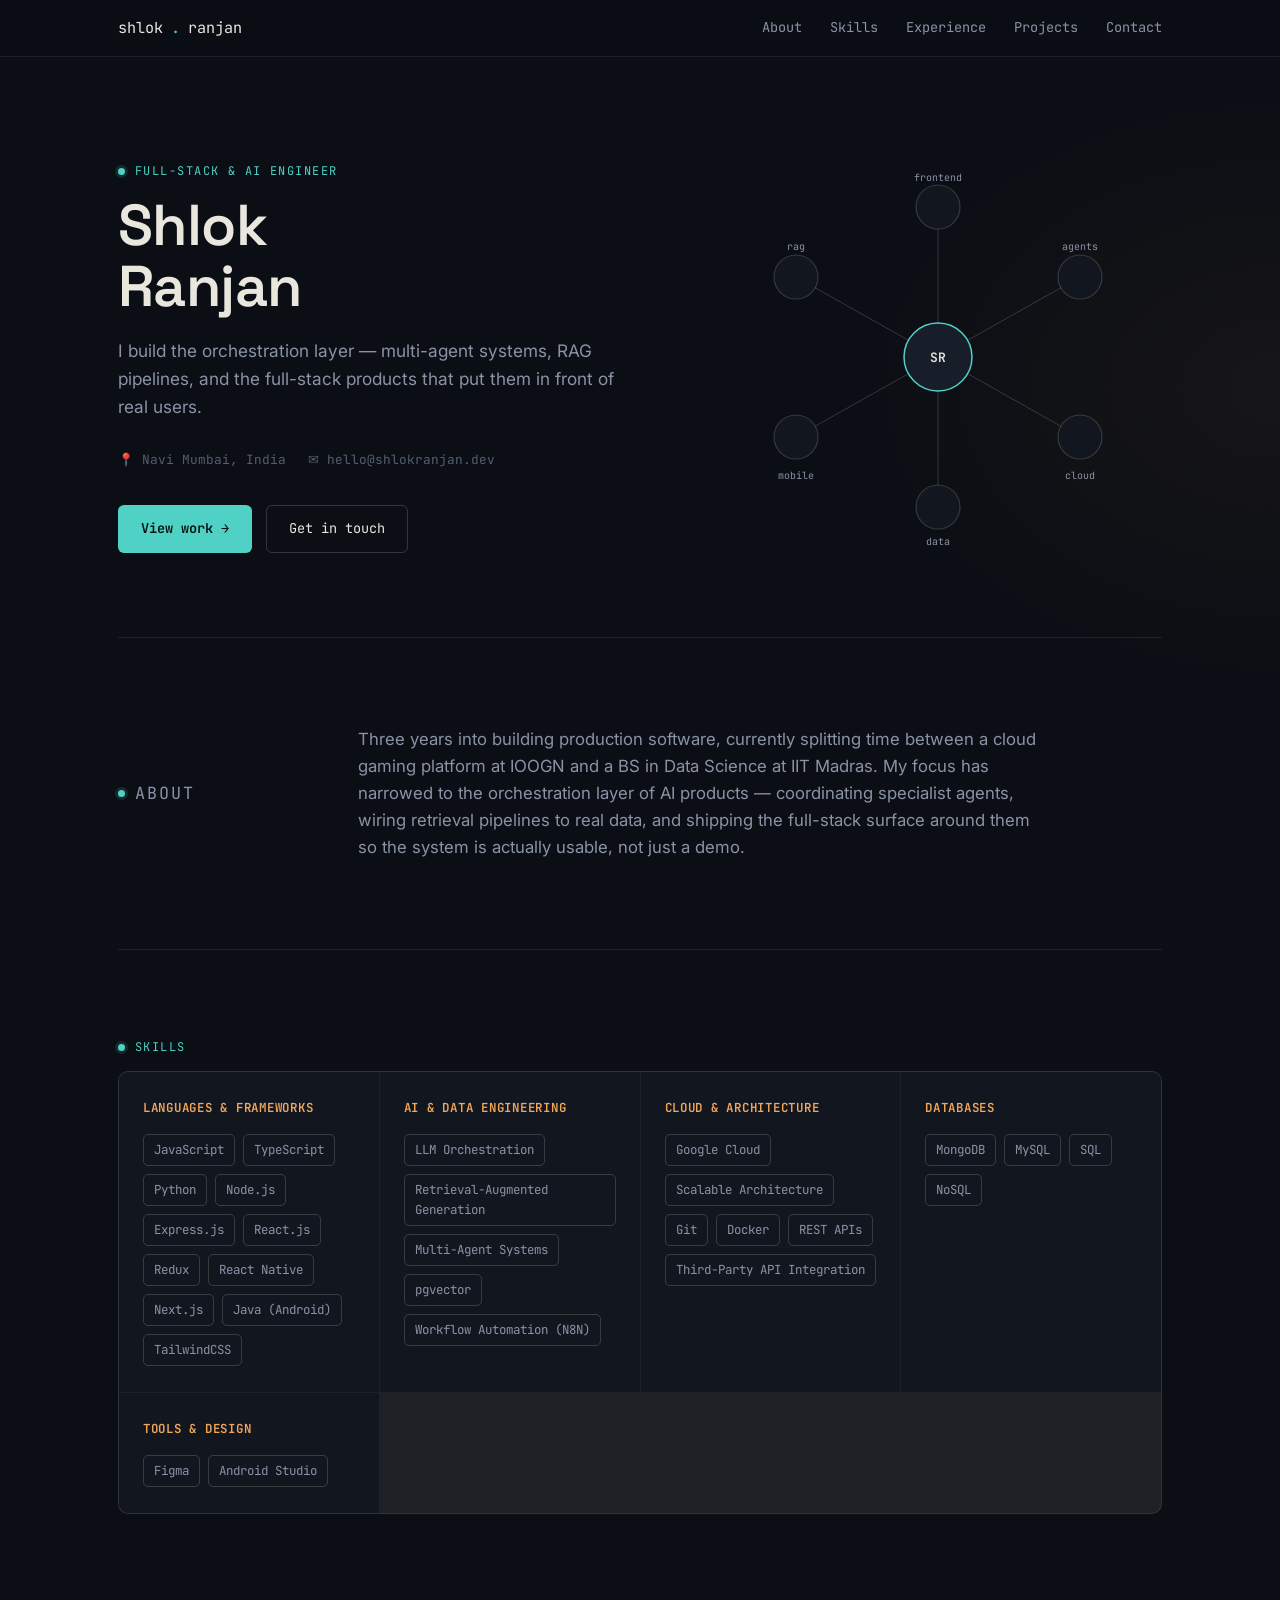
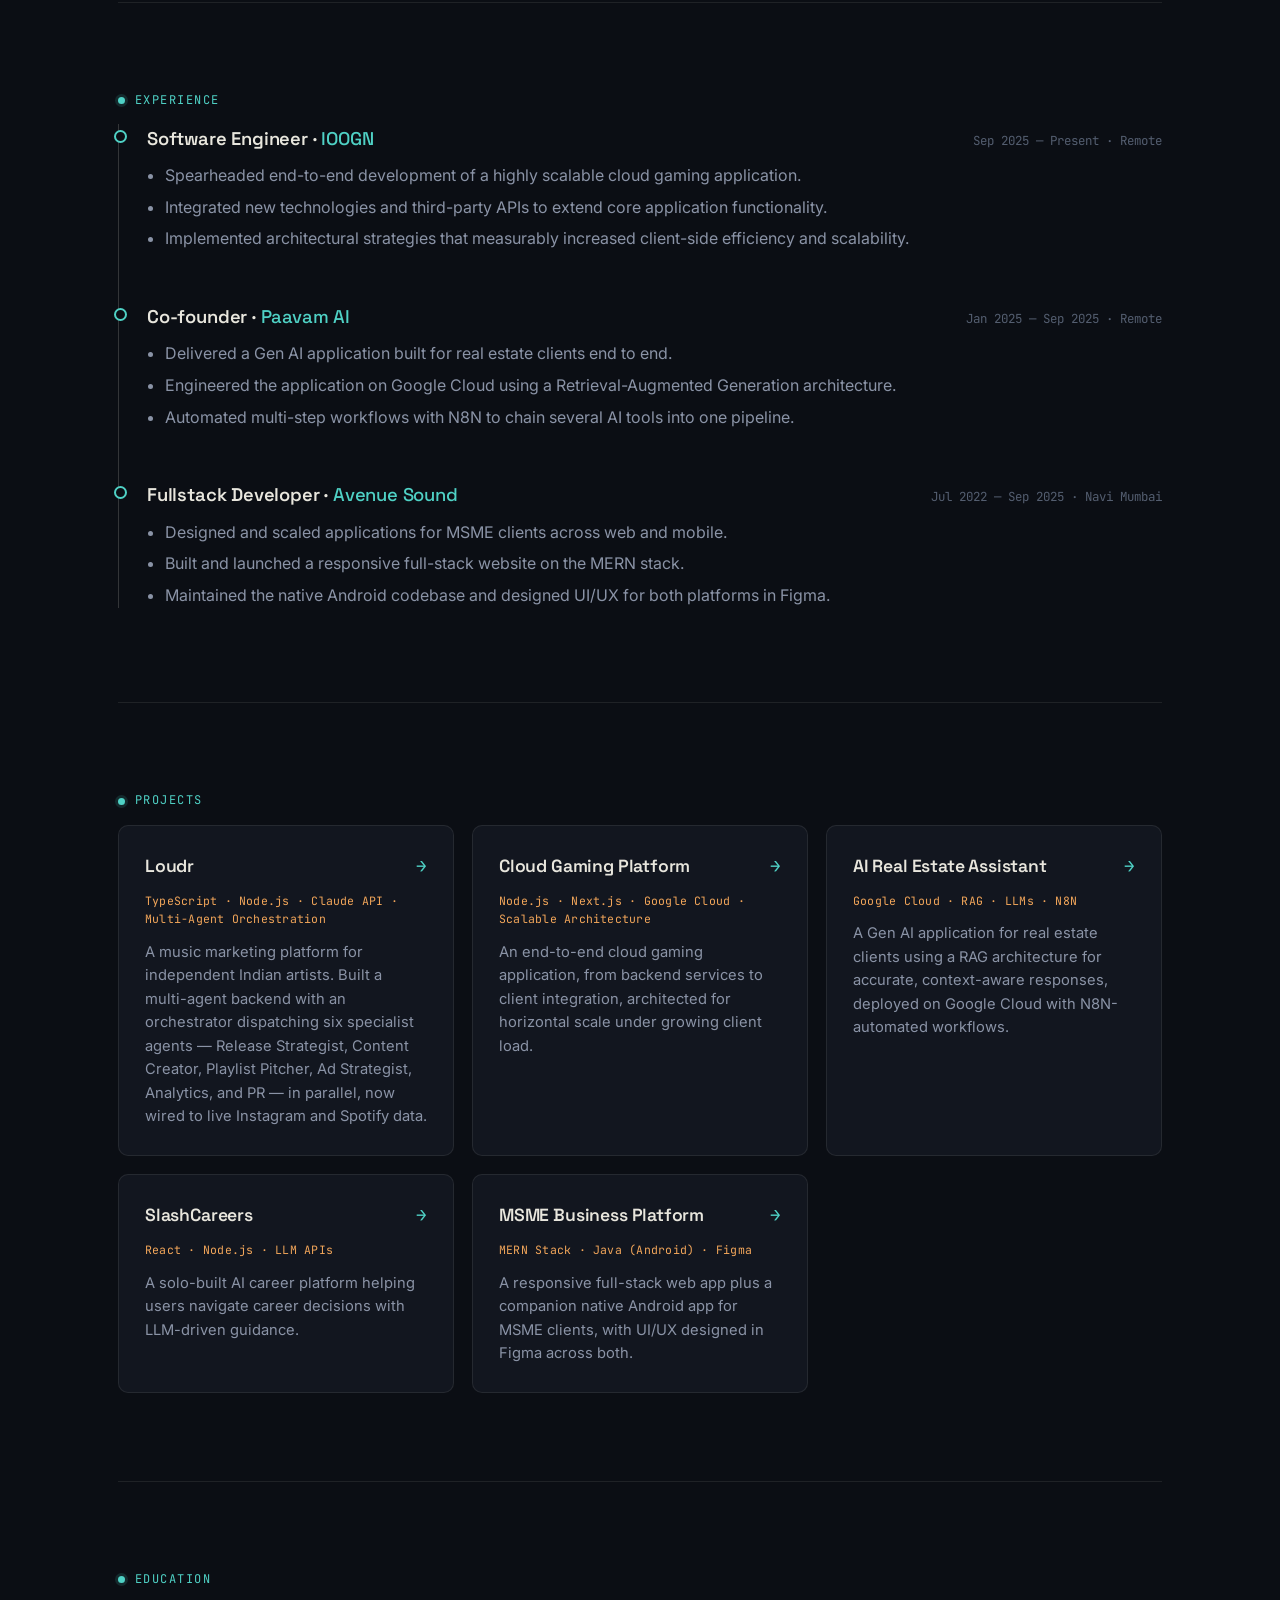
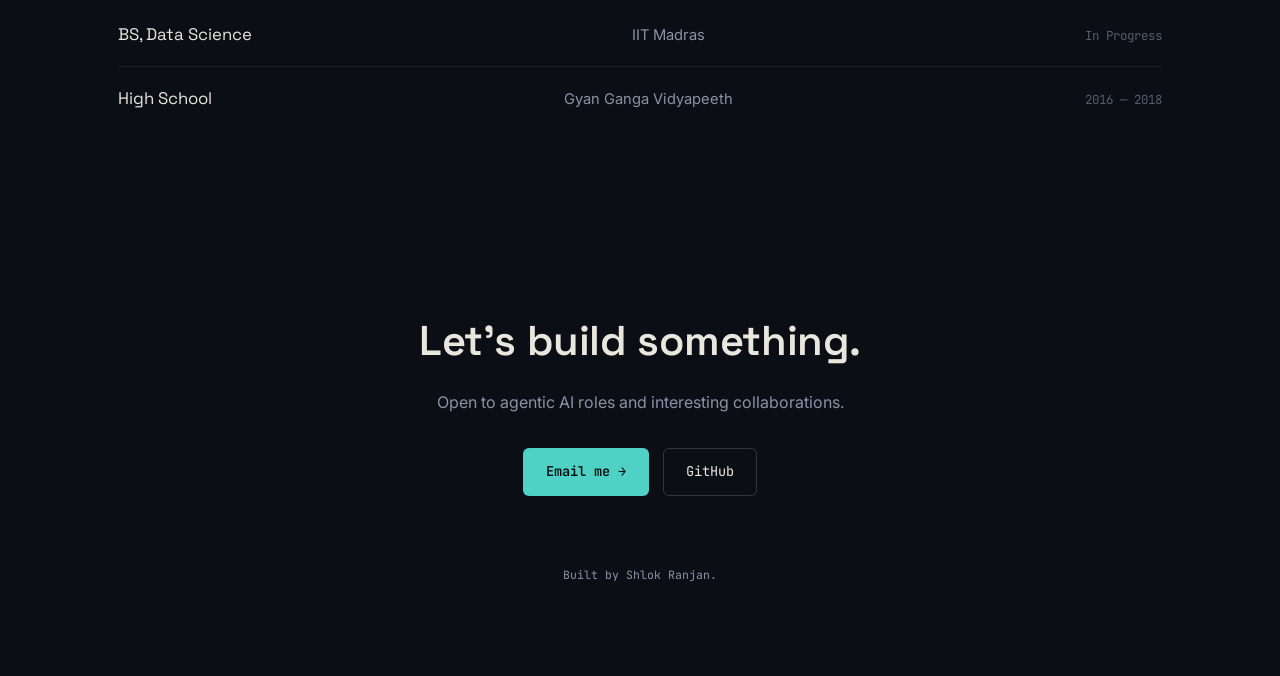
==== index.html @ 91ea2a01 "port folio commit" ====
<!DOCTYPE html>
<html lang="en">
<head>
<meta charset="UTF-8" />
<meta name="viewport" content="width=device-width, initial-scale=1.0" />
<title>Shlok Ranjan — Full-Stack & AI Engineer</title>
<meta name="description" content="Shlok Ranjan builds multi-agent systems, RAG pipelines, and the full-stack products around them." />
<link rel="preconnect" href="https://fonts.googleapis.com">
<link rel="preconnect" href="https://fonts.gstatic.com" crossorigin>
<link href="https://fonts.googleapis.com/css2?family=Space+Grotesk:wght@500;600;700&family=Inter:wght@400;500;600&family=JetBrains+Mono:wght@400;500&display=swap" rel="stylesheet">
<link rel="stylesheet" href="style.css" />
</head>
<body>

<header class="site-nav">
  <div class="nav-inner">
    <a href="#top" class="nav-mark">shlok<span class="dot">.</span>ranjan</a>
    <ul class="nav-links">
      <li><a href="#about">About</a></li>
      <li><a href="#skills">Skills</a></li>
      <li><a href="#experience">Experience</a></li>
      <li><a href="#projects">Projects</a></li>
      <li><a href="#contact">Contact</a></li>
    </ul>
  </div>
</header>

<main class="wrap" id="top">

  <section class="hero" id="hero">
    <div>
      <p class="eyebrow" id="hero-role">Full-Stack &amp; AI Engineer</p>
      <h1 id="hero-name">Shlok<br />Ranjan</h1>
      <p class="tagline" id="hero-tagline">Loading…</p>
      <div class="hero-meta">
        <span id="hero-location"></span>
        <span id="hero-email"></span>
      </div>
      <div class="cta-row">
        <a href="#projects" class="btn btn-primary">View work →</a>
        <a href="#contact" class="btn btn-ghost">Get in touch</a>
      </div>
    </div>

    <svg class="orchestrator" viewBox="0 0 420 420" xmlns="http://www.w3.org/2000/svg" role="img" aria-label="Diagram of a central orchestrator node dispatching tasks to five specialist agent nodes">
      <!-- static links -->
      <g class="links">
        <line class="link" x1="210" y1="210" x2="210" y2="60" />
        <line class="link" x1="210" y1="210" x2="352" y2="130" />
        <line class="link" x1="210" y1="210" x2="352" y2="290" />
        <line class="link" x1="210" y1="210" x2="210" y2="360" />
        <line class="link" x1="210" y1="210" x2="68" y2="290" />
        <line class="link" x1="210" y1="210" x2="68" y2="130" />
      </g>
      <!-- animated pulses traveling out from root -->
      <g class="pulses">
        <line class="link-pulse" x1="210" y1="210" x2="210" y2="60" style="animation-delay:0s" />
        <line class="link-pulse warm" x1="210" y1="210" x2="352" y2="130" style="animation-delay:0.4s" />
        <line class="link-pulse" x1="210" y1="210" x2="352" y2="290" style="animation-delay:0.8s" />
        <line class="link-pulse warm" x1="210" y1="210" x2="210" y2="360" style="animation-delay:1.2s" />
        <line class="link-pulse" x1="210" y1="210" x2="68" y2="290" style="animation-delay:1.6s" />
        <line class="link-pulse warm" x1="210" y1="210" x2="68" y2="130" style="animation-delay:2s" />
      </g>

      <circle class="node-root" cx="210" cy="210" r="34" />
      <text class="label-root" x="210" y="215" font-size="13" text-anchor="middle">SR</text>

      <circle class="node-leaf" cx="210" cy="60" r="22" />
      <text x="210" y="34" font-size="10" text-anchor="middle">frontend</text>

      <circle class="node-leaf" cx="352" cy="130" r="22" />
      <text x="352" y="103" font-size="10" text-anchor="middle">agents</text>

      <circle class="node-leaf" cx="352" cy="290" r="22" />
      <text x="352" y="332" font-size="10" text-anchor="middle">cloud</text>

      <circle class="node-leaf" cx="210" cy="360" r="22" />
      <text x="210" y="398" font-size="10" text-anchor="middle">data</text>

      <circle class="node-leaf" cx="68" cy="290" r="22" />
      <text x="68" y="332" font-size="10" text-anchor="middle">mobile</text>

      <circle class="node-leaf" cx="68" cy="130" r="22" />
      <text x="68" y="103" font-size="10" text-anchor="middle">rag</text>
    </svg>
  </section>

  <section id="about">
    <div class="about-grid">
      <p class="eyebrow">About</p>
      <p id="about-text">Loading…</p>
    </div>
  </section>

  <section id="skills">
    <p class="eyebrow">Skills</p>
    <div class="skills-grid" id="skills-grid"></div>
  </section>

  <section id="experience">
    <p class="eyebrow">Experience</p>
    <div class="timeline" id="experience-timeline"></div>
  </section>

  <section id="projects">
    <p class="eyebrow">Projects</p>
    <div class="projects-grid" id="projects-grid"></div>
  </section>

  <section id="education">
    <p class="eyebrow">Education</p>
    <div id="education-list"></div>
  </section>

</main>

<footer class="contact wrap" id="contact">
  <h2>Let's build something.</h2>
  <p>Open to agentic AI roles and interesting collaborations.</p>
  <div class="contact-links">
    <a class="btn btn-primary" id="contact-email" href="#">Email me →</a>
    <a class="btn btn-ghost" id="contact-github" href="#" target="_blank" rel="noopener">GitHub</a>
  </div>
  <p class="footer-note">Built by Shlok Ranjan.</p>
</footer>

<script src="data.js"></script>
<script src="script.js"></script>
</body>
</html>
---- style.css ----
/* ========================================================================
   Design tokens
   Ink-navy systems aesthetic: this is a portfolio for someone who builds
   the orchestration layer of AI products, so the hero itself is a small
   live "orchestrator" diagram — one root node dispatching to satellites —
   rather than a headline over a stock gradient.
   ======================================================================== */
:root {
  --bg: #0b0e14;
  --surface: #12161f;
  --surface-2: #171d29;
  --border: rgba(232, 230, 221, 0.09);
  --border-strong: rgba(232, 230, 221, 0.18);
  --text: #e8e6dd;
  --text-dim: #8a93a6;
  --text-faint: #545e70;
  --accent: #4fd1c5;
  --accent-dim: rgba(79, 209, 197, 0.14);
  --accent-warm: #f2a65a;
  --accent-warm-dim: rgba(242, 166, 90, 0.14);

  --font-display: "Space Grotesk", sans-serif;
  --font-body: "Inter", sans-serif;
  --font-mono: "JetBrains Mono", monospace;

  --container: 1100px;
  --radius: 10px;
}

* { box-sizing: border-box; }

html { scroll-behavior: smooth; }

@media (prefers-reduced-motion: reduce) {
  html { scroll-behavior: auto; }
  *, *::before, *::after { animation-duration: 0.001ms !important; animation-iteration-count: 1 !important; transition-duration: 0.001ms !important; }
}

body {
  margin: 0;
  background: var(--bg);
  background-image:
    radial-gradient(ellipse 900px 500px at 15% -10%, rgba(79, 209, 197, 0.08), transparent 60%),
    radial-gradient(ellipse 700px 500px at 100% 10%, rgba(242, 166, 90, 0.05), transparent 60%);
  color: var(--text);
  font-family: var(--font-body);
  line-height: 1.6;
  -webkit-font-smoothing: antialiased;
}

a { color: inherit; }

::selection { background: var(--accent); color: var(--bg); }

:focus-visible {
  outline: 2px solid var(--accent);
  outline-offset: 3px;
  border-radius: 4px;
}

.wrap {
  max-width: var(--container);
  margin: 0 auto;
  padding: 0 28px;
}

.eyebrow {
  font-family: var(--font-mono);
  font-size: 0.75rem;
  letter-spacing: 0.12em;
  text-transform: uppercase;
  color: var(--accent);
  display: flex;
  align-items: center;
  gap: 10px;
  margin: 0 0 14px;
}

.eyebrow::before {
  content: "";
  width: 7px;
  height: 7px;
  border-radius: 50%;
  background: var(--accent);
  box-shadow: 0 0 0 3px var(--accent-dim);
  flex-shrink: 0;
}

h1, h2, h3 {
  font-family: var(--font-display);
  font-weight: 600;
  letter-spacing: -0.01em;
  margin: 0;
}

section { padding: 88px 0; border-top: 1px solid var(--border); }
section:first-of-type { border-top: none; }

@media (max-width: 640px) {
  section { padding: 64px 0; }
}

/* ---------------------------- Nav ---------------------------- */
header.site-nav {
  position: sticky;
  top: 0;
  z-index: 40;
  backdrop-filter: blur(10px);
  background: rgba(11, 14, 20, 0.75);
  border-bottom: 1px solid var(--border);
}

.nav-inner {
  display: flex;
  align-items: center;
  justify-content: space-between;
  padding: 16px 28px;
  max-width: var(--container);
  margin: 0 auto;
}

.nav-mark {
  font-family: var(--font-mono);
  font-size: 0.95rem;
  color: var(--text);
  text-decoration: none;
  display: flex;
  align-items: center;
  gap: 8px;
}

.nav-mark .dot { color: var(--accent); }

.nav-links {
  display: flex;
  gap: 28px;
  list-style: none;
  margin: 0;
  padding: 0;
  font-family: var(--font-mono);
  font-size: 0.85rem;
}

.nav-links a {
  text-decoration: none;
  color: var(--text-dim);
  transition: color 0.15s ease;
}
.nav-links a:hover { color: var(--accent); }

@media (max-width: 640px) {
  .nav-links { display: none; }
}

/* ---------------------------- Hero ---------------------------- */
.hero {
  padding: 90px 0 70px;
  display: grid;
  grid-template-columns: 1.1fr 0.9fr;
  gap: 48px;
  align-items: center;
  border-top: none;
}

@media (max-width: 900px) {
  .hero { grid-template-columns: 1fr; padding-top: 56px; }
}

.hero h1 {
  font-size: clamp(2.3rem, 4.6vw, 3.6rem);
  line-height: 1.06;
  margin-bottom: 20px;
}

.hero h1 .accent { color: var(--accent); }

.hero p.tagline {
  font-size: 1.08rem;
  color: var(--text-dim);
  max-width: 46ch;
  margin: 0 0 30px;
}

.hero-meta {
  display: flex;
  flex-wrap: wrap;
  gap: 10px 22px;
  font-family: var(--font-mono);
  font-size: 0.8rem;
  color: var(--text-faint);
  margin-bottom: 34px;
}
.hero-meta span { display: flex; align-items: center; gap: 8px; }

.cta-row { display: flex; gap: 14px; flex-wrap: wrap; }

.btn {
  font-family: var(--font-mono);
  font-size: 0.85rem;
  padding: 12px 22px;
  border-radius: 6px;
  text-decoration: none;
  display: inline-flex;
  align-items: center;
  gap: 8px;
  transition: transform 0.15s ease, border-color 0.15s ease, background 0.15s ease;
  cursor: pointer;
  border: 1px solid transparent;
}
.btn:hover { transform: translateY(-1px); }

.btn-primary { background: var(--accent); color: #06110f; font-weight: 600; }
.btn-primary:hover { background: #6bdccf; }

.btn-ghost { border-color: var(--border-strong); color: var(--text); }
.btn-ghost:hover { border-color: var(--accent); color: var(--accent); }

/* ---- Orchestrator diagram (hero signature element) ---- */
.orchestrator {
  width: 100%;
  aspect-ratio: 1 / 1;
  max-width: 420px;
  margin: 0 auto;
}

.orchestrator .link {
  stroke: var(--border-strong);
  stroke-width: 1;
}

.orchestrator .link-pulse {
  stroke: var(--accent);
  stroke-width: 1.4;
  stroke-dasharray: 6 340;
  animation: pulse-travel 3.2s linear infinite;
  opacity: 0.9;
}
.orchestrator .link-pulse.warm { stroke: var(--accent-warm); }

@keyframes pulse-travel {
  0% { stroke-dashoffset: 0; opacity: 0; }
  6% { opacity: 1; }
  90% { opacity: 1; }
  100% { stroke-dashoffset: -346; opacity: 0; }
}

.orchestrator .node-root {
  fill: var(--surface-2);
  stroke: var(--accent);
  stroke-width: 1.5;
}

.orchestrator .node-leaf {
  fill: var(--surface);
  stroke: var(--border-strong);
  stroke-width: 1.2;
}

.orchestrator text {
  font-family: var(--font-mono);
  fill: var(--text-dim);
}
.orchestrator .label-root {
  fill: var(--text);
  font-weight: 600;
}

/* ---------------------------- About ---------------------------- */
.about-grid {
  display: grid;
  grid-template-columns: 200px 1fr;
  gap: 40px;
}
@media (max-width: 700px) {
  .about-grid { grid-template-columns: 1fr; gap: 16px; }
}
.about-grid p {
  font-size: 1.05rem;
  color: var(--text-dim);
  max-width: 62ch;
  margin: 0;
}

/* ---------------------------- Skills ---------------------------- */
.skills-grid {
  display: grid;
  grid-template-columns: repeat(auto-fit, minmax(230px, 1fr));
  gap: 1px;
  background: var(--border);
  border: 1px solid var(--border);
  border-radius: var(--radius);
  overflow: hidden;
}

.skill-card {
  background: var(--surface);
  padding: 26px 24px;
}

.skill-card h3 {
  font-family: var(--font-mono);
  font-size: 0.78rem;
  letter-spacing: 0.06em;
  text-transform: uppercase;
  color: var(--accent-warm);
  margin-bottom: 16px;
}

.tag-row { display: flex; flex-wrap: wrap; gap: 8px; }

.tag {
  font-family: var(--font-mono);
  font-size: 0.78rem;
  padding: 5px 10px;
  border: 1px solid var(--border-strong);
  border-radius: 5px;
  color: var(--text-dim);
}

/* ---------------------------- Experience ---------------------------- */
.timeline {
  position: relative;
  padding-left: 28px;
  border-left: 1px solid var(--border-strong);
}

.timeline-item { position: relative; padding-bottom: 44px; }
.timeline-item:last-child { padding-bottom: 0; }

.timeline-item::before {
  content: "";
  position: absolute;
  left: -33px;
  top: 6px;
  width: 9px;
  height: 9px;
  border-radius: 50%;
  background: var(--bg);
  border: 2px solid var(--accent);
}

.timeline-head {
  display: flex;
  justify-content: space-between;
  align-items: baseline;
  flex-wrap: wrap;
  gap: 8px 20px;
  margin-bottom: 6px;
}

.timeline-head h3 { font-size: 1.15rem; }
.timeline-head .org { color: var(--accent); font-weight: 500; }

.timeline-period {
  font-family: var(--font-mono);
  font-size: 0.78rem;
  color: var(--text-faint);
  white-space: nowrap;
}

.timeline-item ul {
  margin: 10px 0 0;
  padding-left: 18px;
  color: var(--text-dim);
}
.timeline-item li { margin-bottom: 6px; }

/* ---------------------------- Projects ---------------------------- */
.projects-grid {
  display: grid;
  grid-template-columns: repeat(auto-fit, minmax(300px, 1fr));
  gap: 18px;
}

.project-card {
  background: var(--surface);
  border: 1px solid var(--border);
  border-radius: var(--radius);
  padding: 26px;
  display: flex;
  flex-direction: column;
  gap: 12px;
  text-decoration: none;
  color: inherit;
  transition: border-color 0.15s ease, transform 0.15s ease;
}
.project-card:hover { border-color: var(--accent); transform: translateY(-2px); }

.project-card h3 { font-size: 1.1rem; display: flex; align-items: center; justify-content: space-between; gap: 10px; }
.project-card h3 .arrow { color: var(--accent); font-family: var(--font-mono); font-weight: 400; }

.project-stack {
  font-family: var(--font-mono);
  font-size: 0.72rem;
  color: var(--accent-warm);
  letter-spacing: 0.02em;
}

.project-card p { color: var(--text-dim); font-size: 0.92rem; margin: 0; }

/* ---------------------------- Education ---------------------------- */
.edu-row {
  display: flex;
  justify-content: space-between;
  align-items: baseline;
  flex-wrap: wrap;
  gap: 6px 20px;
  padding: 18px 0;
  border-bottom: 1px solid var(--border);
}
.edu-row:last-child { border-bottom: none; }
.edu-row .degree { font-family: var(--font-display); font-size: 1.05rem; }
.edu-row .school { color: var(--text-dim); font-size: 0.92rem; }
.edu-row .period { font-family: var(--font-mono); font-size: 0.78rem; color: var(--text-faint); }

/* ---------------------------- Contact / Footer ---------------------------- */
footer.contact {
  text-align: center;
  padding: 90px 0 60px;
}

footer.contact h2 { font-size: clamp(1.8rem, 4vw, 2.6rem); margin-bottom: 16px; }
footer.contact p { color: var(--text-dim); margin-bottom: 32px; }

.contact-links {
  display: flex;
  gap: 14px;
  justify-content: center;
  flex-wrap: wrap;
}

.footer-note {
  margin-top: 70px;
  text-align: center;
  font-family: var(--font-mono);
  font-size: 0.72rem;
  color: var(--text-faint);
}
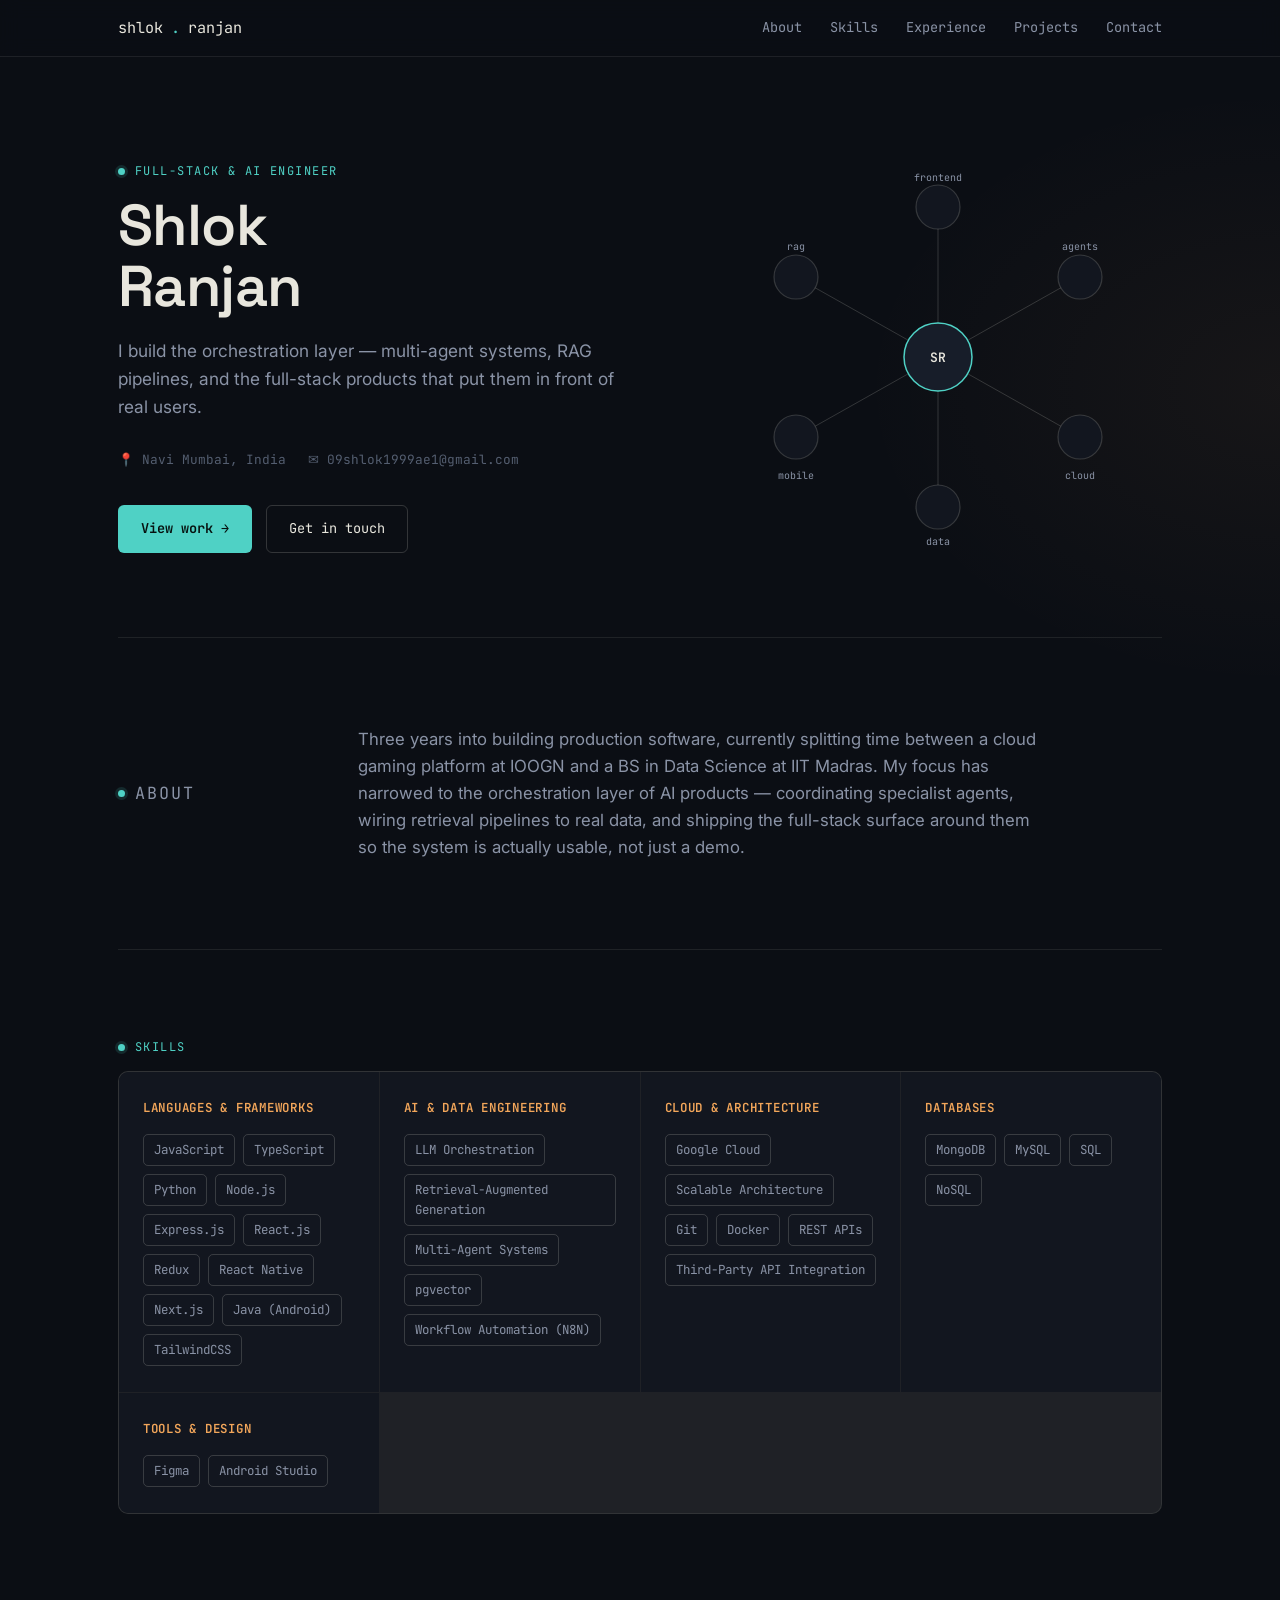
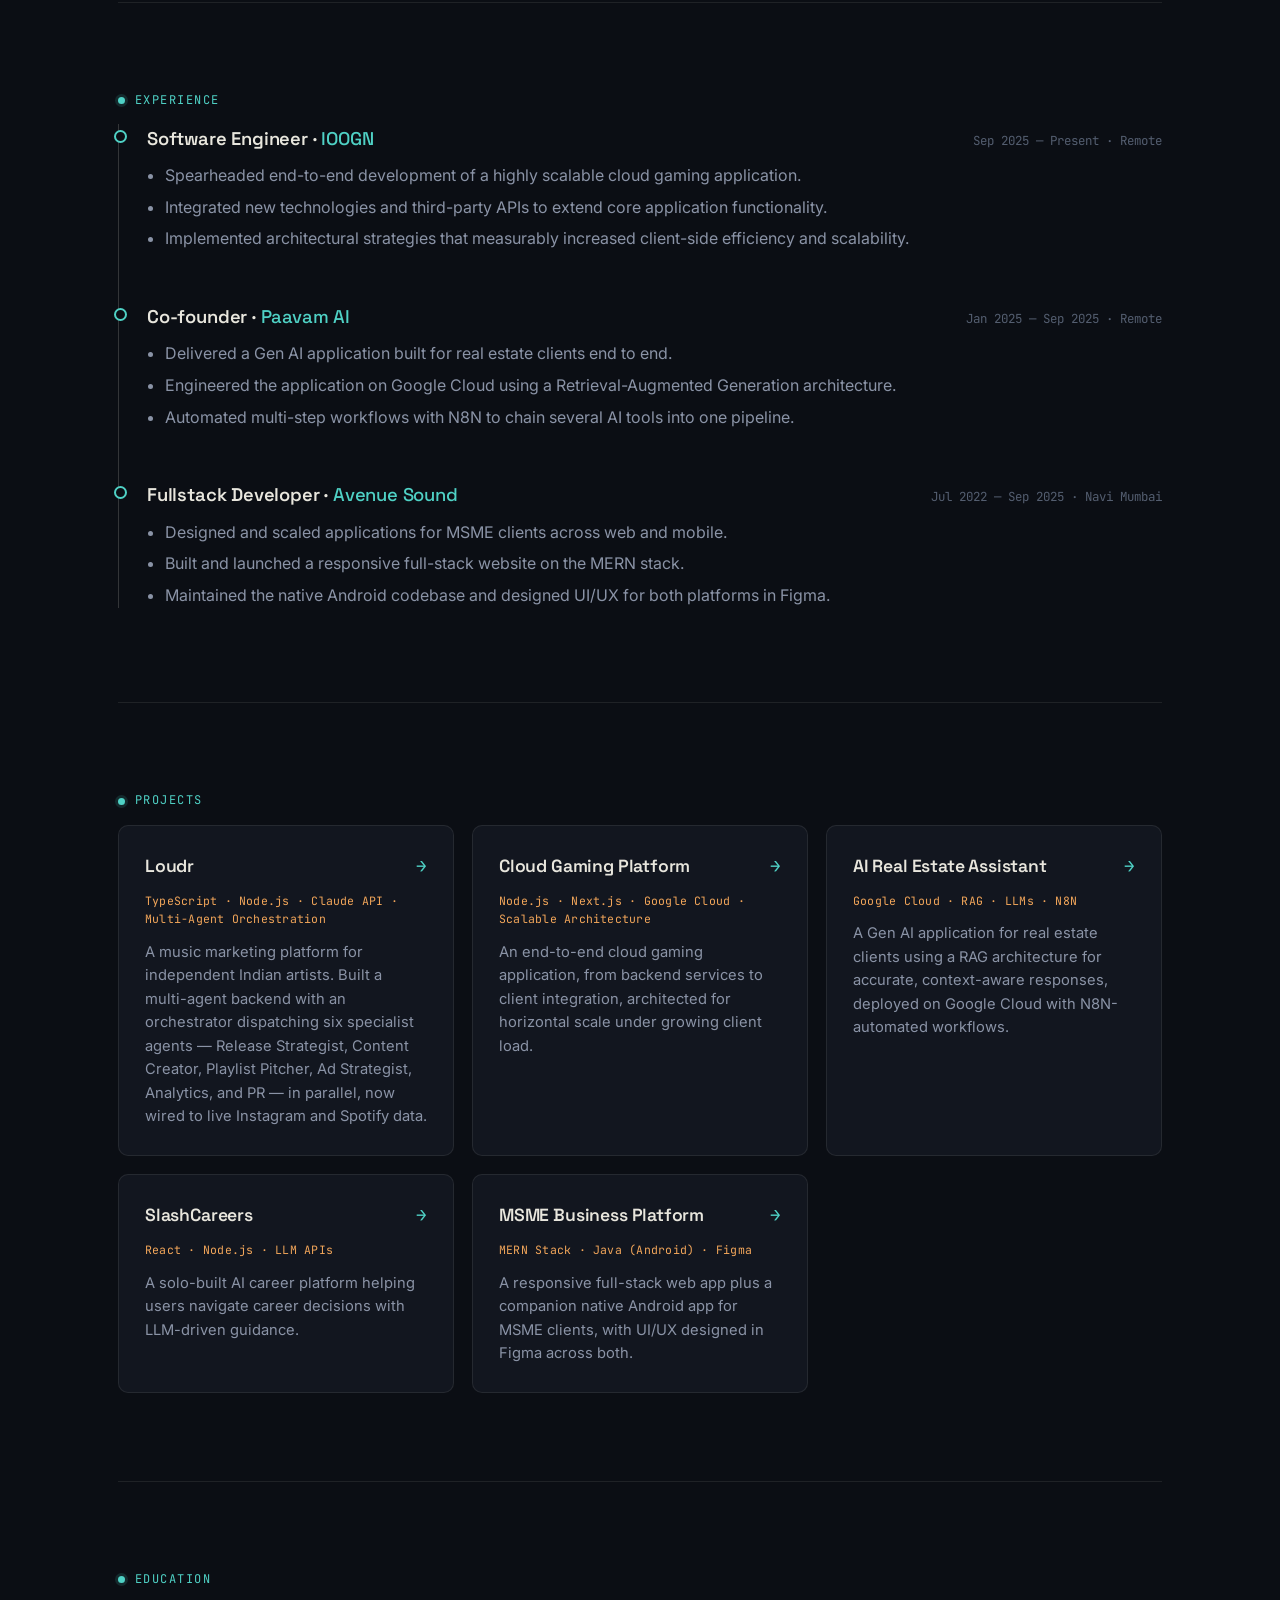
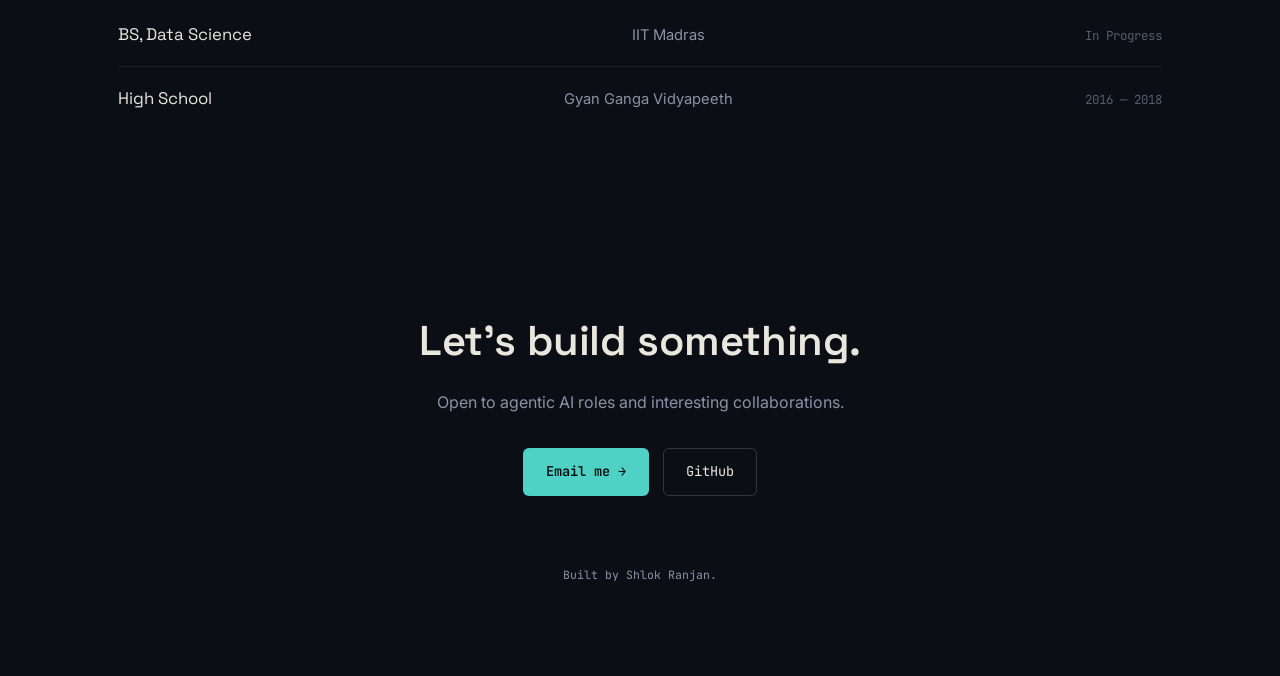
==== commit c907b28b: "new commit" ====
--- a/index.html
+++ b/index.html
@@ -34,7 +34,7 @@
       <p class="tagline" id="hero-tagline">Loading…</p>
       <div class="hero-meta">
         <span id="hero-location"></span>
-        <span id="hero-email"></span>
+        <a id="hero-email" href="#"></a>
       </div>
       <div class="cta-row">
         <a href="#projects" class="btn btn-primary">View work →</a>
--- a/style.css
+++ b/style.css
@@ -190,7 +190,9 @@
   color: var(--text-faint);
   margin-bottom: 34px;
 }
-.hero-meta span { display: flex; align-items: center; gap: 8px; }
+.hero-meta span, .hero-meta a { display: flex; align-items: center; gap: 8px; }
+.hero-meta a { text-decoration: none; transition: color 0.15s ease; }
+.hero-meta a:hover { color: var(--accent); }
 
 .cta-row { display: flex; gap: 14px; flex-wrap: wrap; }
 
